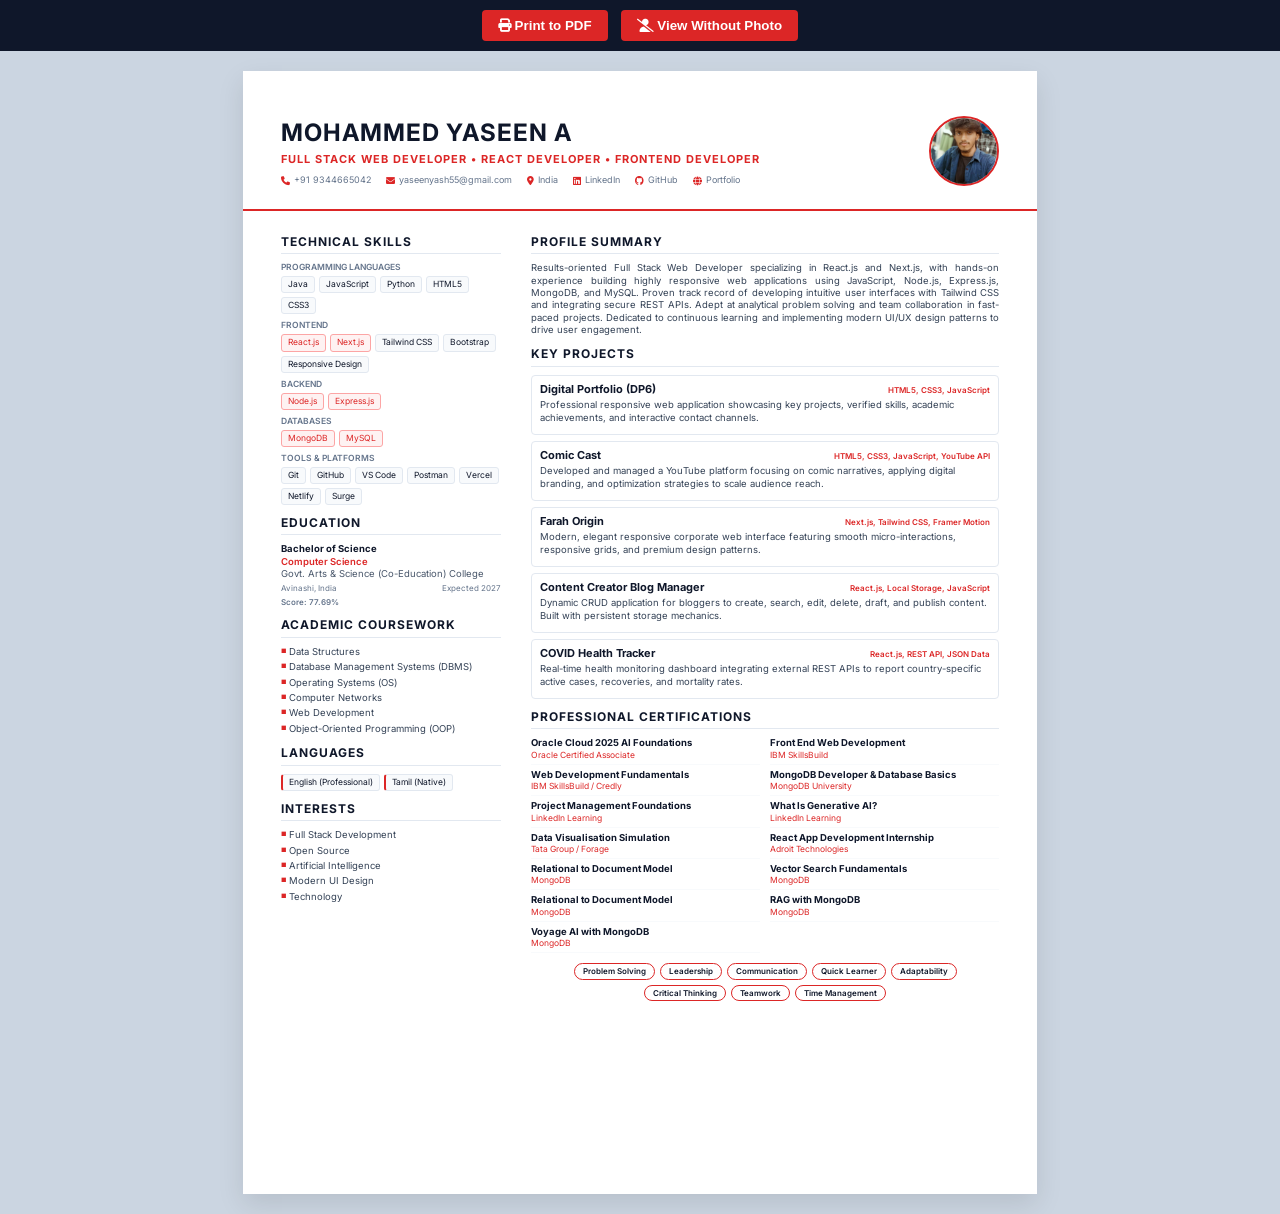
==== resume-photo.html @ 787f2a9f "Replace PDF resumes with modern 1-page HTML/CSS printable resumes containing all 13 certificates" ====
<!DOCTYPE html>
<html lang="en">
<head>
    <meta charset="UTF-8">
    <meta name="viewport" content="width=device-width, initial-scale=1.0">
    <title>Mohammed Yaseen A - Resume</title>
    <!-- Google Fonts -->
    <link href="https://fonts.googleapis.com/css2?family=Inter:wght@400;600;700&display=swap" rel="stylesheet">
    <!-- Font Awesome -->
    <link rel="stylesheet" href="https://cdnjs.cloudflare.com/ajax/libs/font-awesome/6.4.0/css/all.min.css">
    <!-- Custom CSS -->
    <link rel="stylesheet" href="assets/css/resume.css">
</head>
<body>

    <div class="controls">
        <button onclick="window.print()"><i class="fa-solid fa-print"></i> Print to PDF</button>
        <button onclick="window.location.href='resume-plain.html'" style="margin-left: 10px;"><i class="fa-solid fa-user-slash"></i> View Without Photo</button>
    </div>

    <div class="resume-container">
        <!-- Header -->
        <header>
            <div class="header-text">
                <h1>Mohammed Yaseen A</h1>
                <div class="header-title">Full Stack Web Developer • React Developer • Frontend Developer</div>
                <div class="header-contact">
                    <span><i class="fa-solid fa-phone"></i> +91 9344665042</span>
                    <span><i class="fa-solid fa-envelope"></i> yaseenyash55@gmail.com</span>
                    <span><i class="fa-solid fa-location-dot"></i> India</span>
                    <a href="https://linkedin.com/in/yaseenyash55-droid" target="_blank"><span><i class="fa-brands fa-linkedin"></i> LinkedIn</span></a>
                    <a href="https://github.com/yaseenyash55-droid" target="_blank"><span><i class="fa-brands fa-github"></i> GitHub</span></a>
                    <a href="https://yaseenyash55-droid.github.io/YASEEN-TNSDC-FWD-DP6/" target="_blank"><span><i class="fa-solid fa-globe"></i> Portfolio</span></a>
                </div>
            </div>
            <img src="profile.jpeg" alt="Mohammed Yaseen A" class="profile-photo">
        </header>

        <div class="main-content">
            <!-- Left Column -->
            <div class="left-column">
                
                <h2 class="section-title">Technical Skills</h2>
                <div class="skill-category">
                    <div class="skill-category-title">Programming Languages</div>
                    <div class="skill-tags">
                        <span class="skill-tag">Java</span>
                        <span class="skill-tag">JavaScript</span>
                        <span class="skill-tag">Python</span>
                        <span class="skill-tag">HTML5</span>
                        <span class="skill-tag">CSS3</span>
                    </div>
                </div>
                <div class="skill-category">
                    <div class="skill-category-title">Frontend</div>
                    <div class="skill-tags">
                        <span class="skill-tag highlight">React.js</span>
                        <span class="skill-tag highlight">Next.js</span>
                        <span class="skill-tag">Tailwind CSS</span>
                        <span class="skill-tag">Bootstrap</span>
                        <span class="skill-tag">Responsive Design</span>
                    </div>
                </div>
                <div class="skill-category">
                    <div class="skill-category-title">Backend</div>
                    <div class="skill-tags">
                        <span class="skill-tag highlight">Node.js</span>
                        <span class="skill-tag highlight">Express.js</span>
                    </div>
                </div>
                <div class="skill-category">
                    <div class="skill-category-title">Databases</div>
                    <div class="skill-tags">
                        <span class="skill-tag highlight">MongoDB</span>
                        <span class="skill-tag highlight">MySQL</span>
                    </div>
                </div>
                <div class="skill-category">
                    <div class="skill-category-title">Tools & Platforms</div>
                    <div class="skill-tags">
                        <span class="skill-tag">Git</span>
                        <span class="skill-tag">GitHub</span>
                        <span class="skill-tag">VS Code</span>
                        <span class="skill-tag">Postman</span>
                        <span class="skill-tag">Vercel</span>
                        <span class="skill-tag">Netlify</span>
                        <span class="skill-tag">Surge</span>
                    </div>
                </div>

                <h2 class="section-title">Education</h2>
                <div class="edu-item">
                    <div class="edu-degree">Bachelor of Science</div>
                    <div class="edu-major">Computer Science</div>
                    <div class="edu-school">Govt. Arts & Science (Co-Education) College</div>
                    <div class="edu-meta">
                        <span>Avinashi, India</span>
                        <span>Expected 2027</span>
                    </div>
                    <div class="edu-meta" style="margin-top: 4px; font-weight: 600;">
                        <span>Score: 77.69%</span>
                    </div>
                </div>

                <h2 class="section-title">Academic Coursework</h2>
                <ul class="coursework-list">
                    <li>Data Structures</li>
                    <li>Database Management Systems (DBMS)</li>
                    <li>Operating Systems (OS)</li>
                    <li>Computer Networks</li>
                    <li>Web Development</li>
                    <li>Object-Oriented Programming (OOP)</li>
                </ul>

                <h2 class="section-title">Languages</h2>
                <div class="skill-tags" style="margin-bottom: 10px;">
                    <span class="skill-tag" style="border-left: 2px solid var(--secondary-color);">English (Professional)</span>
                    <span class="skill-tag" style="border-left: 2px solid var(--secondary-color);">Tamil (Native)</span>
                </div>

                <h2 class="section-title">Interests</h2>
                <ul class="interests-list">
                    <li>Full Stack Development</li>
                    <li>Open Source</li>
                    <li>Artificial Intelligence</li>
                    <li>Modern UI Design</li>
                    <li>Technology</li>
                </ul>

            </div>

            <!-- Right Column -->
            <div class="right-column">
                
                <h2 class="section-title">Profile Summary</h2>
                <div class="summary">
                    Results-oriented Full Stack Web Developer specializing in React.js and Next.js, with hands-on experience building highly responsive web applications using JavaScript, Node.js, Express.js, MongoDB, and MySQL. Proven track record of developing intuitive user interfaces with Tailwind CSS and integrating secure REST APIs. Adept at analytical problem solving and team collaboration in fast-paced projects. Dedicated to continuous learning and implementing modern UI/UX design patterns to drive user engagement.
                </div>

                <h2 class="section-title">Key Projects</h2>
                <div class="projects-grid">
                    <div class="project-item">
                        <div class="project-header">
                            <div class="project-title">Digital Portfolio (DP6)</div>
                            <div class="project-tech"><span>HTML5, CSS3, JavaScript</span></div>
                        </div>
                        <div class="project-desc">Professional responsive web application showcasing key projects, verified skills, academic achievements, and interactive contact channels.</div>
                    </div>
                    
                    <div class="project-item">
                        <div class="project-header">
                            <div class="project-title">Comic Cast</div>
                            <div class="project-tech"><span>HTML5, CSS3, JavaScript, YouTube API</span></div>
                        </div>
                        <div class="project-desc">Developed and managed a YouTube platform focusing on comic narratives, applying digital branding, and optimization strategies to scale audience reach.</div>
                    </div>

                    <div class="project-item">
                        <div class="project-header">
                            <div class="project-title">Farah Origin</div>
                            <div class="project-tech"><span>Next.js, Tailwind CSS, Framer Motion</span></div>
                        </div>
                        <div class="project-desc">Modern, elegant responsive corporate web interface featuring smooth micro-interactions, responsive grids, and premium design patterns.</div>
                    </div>

                    <div class="project-item">
                        <div class="project-header">
                            <div class="project-title">Content Creator Blog Manager</div>
                            <div class="project-tech"><span>React.js, Local Storage, JavaScript</span></div>
                        </div>
                        <div class="project-desc">Dynamic CRUD application for bloggers to create, search, edit, delete, draft, and publish content. Built with persistent storage mechanics.</div>
                    </div>

                    <div class="project-item">
                        <div class="project-header">
                            <div class="project-title">COVID Health Tracker</div>
                            <div class="project-tech"><span>React.js, REST API, JSON Data</span></div>
                        </div>
                        <div class="project-desc">Real-time health monitoring dashboard integrating external REST APIs to report country-specific active cases, recoveries, and mortality rates.</div>
                    </div>

                </div>

                <h2 class="section-title">Professional Certifications</h2>
                <div class="certs-grid">
                    <div class="cert-item">
                        <div class="cert-title">Oracle Cloud 2025 AI Foundations</div>
                        <div class="cert-issuer">Oracle Certified Associate</div>
                    </div>
                    <div class="cert-item">
                        <div class="cert-title">Front End Web Development</div>
                        <div class="cert-issuer">IBM SkillsBuild</div>
                    </div>
                    <div class="cert-item">
                        <div class="cert-title">Web Development Fundamentals</div>
                        <div class="cert-issuer">IBM SkillsBuild / Credly</div>
                    </div>
                    <div class="cert-item">
                        <div class="cert-title">MongoDB Developer & Database Basics</div>
                        <div class="cert-issuer">MongoDB University</div>
                    </div>
                    <div class="cert-item">
                        <div class="cert-title">Project Management Foundations</div>
                        <div class="cert-issuer">LinkedIn Learning</div>
                    </div>
                    <div class="cert-item">
                        <div class="cert-title">What Is Generative AI?</div>
                        <div class="cert-issuer">LinkedIn Learning</div>
                    </div>
                    <div class="cert-item">
                        <div class="cert-title">Data Visualisation Simulation</div>
                        <div class="cert-issuer">Tata Group / Forage</div>
                    </div>
                    <div class="cert-item">
                        <div class="cert-title">React App Development Internship</div>
                        <div class="cert-issuer">Adroit Technologies</div>
                    </div>
                    <div class="cert-item">
                        <div class="cert-title">Relational to Document Model</div>
                        <div class="cert-issuer">MongoDB</div>
                    </div>
                    <div class="cert-item">
                        <div class="cert-title">Vector Search Fundamentals</div>
                        <div class="cert-issuer">MongoDB</div>
                    </div>
                    <div class="cert-item">
                        <div class="cert-title">Relational to Document Model</div>
                        <div class="cert-issuer">MongoDB</div>
                    </div>
                    <div class="cert-item">
                        <div class="cert-title">RAG with MongoDB</div>
                        <div class="cert-issuer">MongoDB</div>
                    </div>
                    <div class="cert-item">
                        <div class="cert-title">Voyage AI with MongoDB</div>
                        <div class="cert-issuer">MongoDB</div>
                    </div>
                </div>

                <div class="strengths-container" style="margin-top: 10px;">
                    <span class="strength-tag">Problem Solving</span>
                    <span class="strength-tag">Leadership</span>
                    <span class="strength-tag">Communication</span>
                    <span class="strength-tag">Quick Learner</span>
                    <span class="strength-tag">Adaptability</span>
                    <span class="strength-tag">Critical Thinking</span>
                    <span class="strength-tag">Teamwork</span>
                    <span class="strength-tag">Time Management</span>
                </div>

            </div>
        </div>
    </div>
</body>
</html>
---- assets/css/resume.css ----
:root {
  --primary-color: #0f172a;
  --secondary-color: #dc2626; /* Deep Red accent */
  --text-color: #334155;
  --light-bg: #f8fafc;
  --border-color: #e2e8f0;
}

* {
  box-sizing: border-box;
  margin: 0;
  padding: 0;
}

body {
  font-family: 'Inter', 'Segoe UI', Tahoma, Geneva, Verdana, sans-serif;
  color: var(--text-color);
  line-height: 1.3;
  font-size: 9.5px; /* Extremely compact font size to fit everything on 1 page */
  background: #cbd5e1; /* Gray background for web view */
  -webkit-print-color-adjust: exact;
  color-adjust: exact;
}

/* A4 Page dimensions for Web preview */
.resume-container {
  width: 210mm;
  height: 297mm;
  background: white;
  margin: 20px auto;
  box-shadow: 0 10px 25px rgba(0,0,0,0.1);
  position: relative;
  overflow: hidden;
  display: flex;
  flex-direction: column;
}

/* Header */
header {
  padding: 12mm 10mm 6mm 10mm;
  display: flex;
  justify-content: space-between;
  align-items: center;
  border-bottom: 2px solid var(--secondary-color);
}

.header-text {
  flex-grow: 1;
}

.header-text h1 {
  font-size: 24px;
  color: var(--primary-color);
  text-transform: uppercase;
  letter-spacing: 1px;
  margin-bottom: 4px;
}

.header-title {
  color: var(--secondary-color);
  font-weight: 700;
  font-size: 11px;
  letter-spacing: 1px;
  text-transform: uppercase;
  margin-bottom: 8px;
}

.header-contact {
  display: flex;
  gap: 15px;
  font-size: 9px;
  color: #64748b;
}

.header-contact a {
  color: inherit;
  text-decoration: none;
}

.header-contact span {
  display: flex;
  align-items: center;
  gap: 4px;
}

.header-contact i {
  color: var(--secondary-color);
}

.profile-photo {
  width: 70px;
  height: 70px;
  border-radius: 50%;
  border: 2px solid var(--secondary-color);
  object-fit: cover;
  margin-left: 20px;
}

.photo-hidden {
  display: none !important;
}

/* Main Layout */
.main-content {
  display: flex;
  flex-grow: 1;
  padding: 6mm 10mm 10mm 10mm;
  gap: 8mm;
}

/* Left Column */
.left-column {
  width: 32%;
}

/* Right Column */
.right-column {
  width: 68%;
}

/* Section Titles */
.section-title {
  font-size: 12px;
  color: var(--primary-color);
  text-transform: uppercase;
  letter-spacing: 1px;
  border-bottom: 1px solid var(--border-color);
  padding-bottom: 4px;
  margin-bottom: 8px;
  margin-top: 10px;
  font-weight: 700;
}

.left-column .section-title:first-child,
.right-column .section-title:first-child {
  margin-top: 0;
}

/* Profile Summary */
.summary {
  text-align: justify;
  margin-bottom: 10px;
}

/* Skills (Left Column) */
.skill-category {
  margin-bottom: 6px;
}

.skill-category-title {
  font-weight: 600;
  font-size: 8.5px;
  text-transform: uppercase;
  color: #64748b;
  margin-bottom: 3px;
}

.skill-tags {
  display: flex;
  flex-wrap: wrap;
  gap: 4px;
}

.skill-tag {
  background: var(--light-bg);
  border: 1px solid var(--border-color);
  padding: 2px 6px;
  border-radius: 3px;
  font-size: 8.5px;
  color: var(--primary-color);
}

.skill-tag.highlight {
  color: var(--secondary-color);
  border-color: #fca5a5;
  background: #fef2f2;
}

/* Education & Coursework */
.edu-item {
  margin-bottom: 8px;
}

.edu-degree {
  font-weight: 700;
  color: var(--primary-color);
}

.edu-major {
  color: var(--secondary-color);
  font-weight: 600;
}

.edu-school {
  color: #475569;
}

.edu-meta {
  display: flex;
  justify-content: space-between;
  font-size: 8px;
  color: #64748b;
  margin-top: 2px;
}

.coursework-list, .interests-list {
  list-style-type: none;
}

.coursework-list li, .interests-list li {
  position: relative;
  padding-left: 8px;
  margin-bottom: 3px;
}

.coursework-list li::before, .interests-list li::before {
  content: '■';
  position: absolute;
  left: 0;
  top: 1px;
  color: var(--secondary-color);
  font-size: 6px;
}

/* Projects */
.projects-grid {
  display: flex;
  flex-direction: column;
  gap: 6px;
}

.project-item {
  border: 1px solid var(--border-color);
  border-radius: 4px;
  padding: 6px 8px;
}

.project-header {
  display: flex;
  justify-content: space-between;
  align-items: baseline;
  margin-bottom: 3px;
}

.project-title {
  font-weight: 700;
  color: var(--primary-color);
  font-size: 11px;
}

.project-tech {
  font-size: 8px;
  color: #64748b;
}

.project-tech span {
  font-weight: 600;
  color: var(--secondary-color);
}

.project-desc {
  margin-bottom: 4px;
}

/* Certifications */
.certs-grid {
  display: grid;
  grid-template-columns: 1fr 1fr;
  gap: 4px 10px;
}

.cert-item {
  border-bottom: 1px solid var(--light-bg);
  padding-bottom: 3px;
}

.cert-title {
  font-weight: 700;
  color: var(--primary-color);
}

.cert-issuer {
  color: var(--secondary-color);
  font-size: 8.5px;
}

/* Strengths Footer */
.strengths-container {
  display: flex;
  flex-wrap: wrap;
  gap: 5px;
  justify-content: center;
  margin-top: 5px;
}

.strength-tag {
  border: 1px solid var(--secondary-color);
  border-radius: 12px;
  padding: 2px 8px;
  font-weight: 600;
  font-size: 8px;
  color: var(--primary-color);
}

/* Controls */
.controls {
  text-align: center;
  padding: 10px;
  background: var(--primary-color);
  color: white;
}

.controls button {
  background: var(--secondary-color);
  color: white;
  border: none;
  padding: 8px 16px;
  border-radius: 4px;
  cursor: pointer;
  font-weight: 600;
}

/* Print Rules */
@media print {
  body {
    background: none;
  }
  .controls {
    display: none !important;
  }
  .resume-container {
    margin: 0;
    box-shadow: none;
    width: 210mm;
    height: 297mm;
  }
  
  /* Force exact colors */
  * {
    -webkit-print-color-adjust: exact !important;
    color-adjust: exact !important;
    print-color-adjust: exact !important;
  }
}
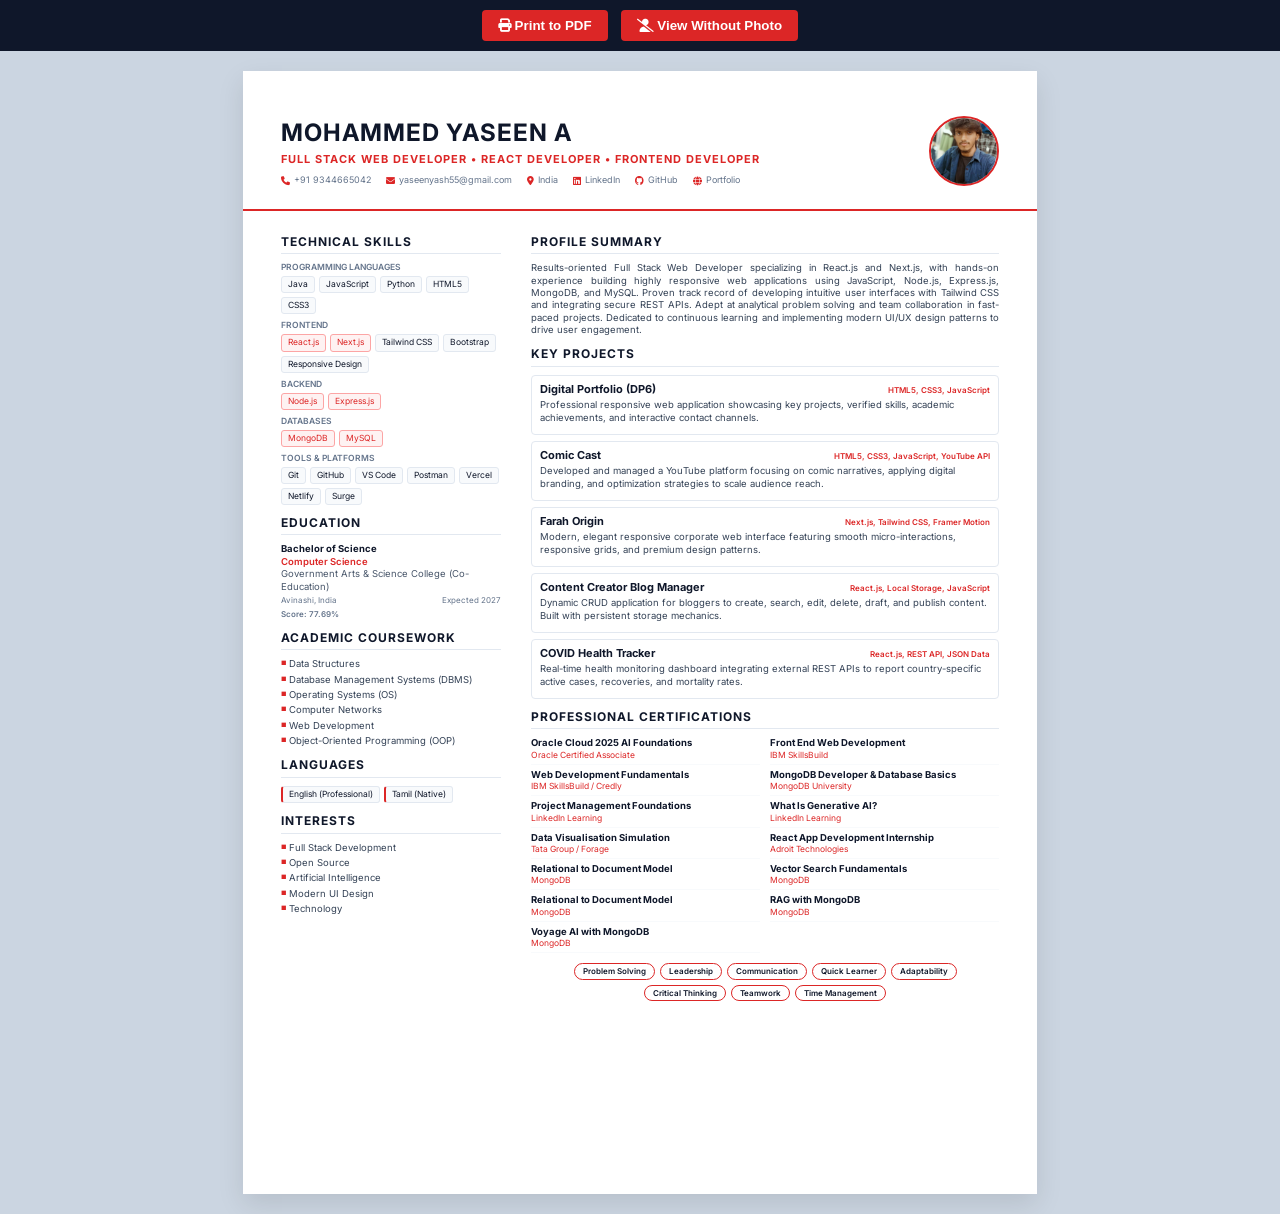
==== commit 51657b55: "Update college name formatting in resumes" ====
--- a/resume-photo.html
+++ b/resume-photo.html
@@ -92,7 +92,7 @@
                 <div class="edu-item">
                     <div class="edu-degree">Bachelor of Science</div>
                     <div class="edu-major">Computer Science</div>
-                    <div class="edu-school">Govt. Arts & Science (Co-Education) College</div>
+                    <div class="edu-school">Government Arts & Science College (Co-Education)</div>
                     <div class="edu-meta">
                         <span>Avinashi, India</span>
                         <span>Expected 2027</span>
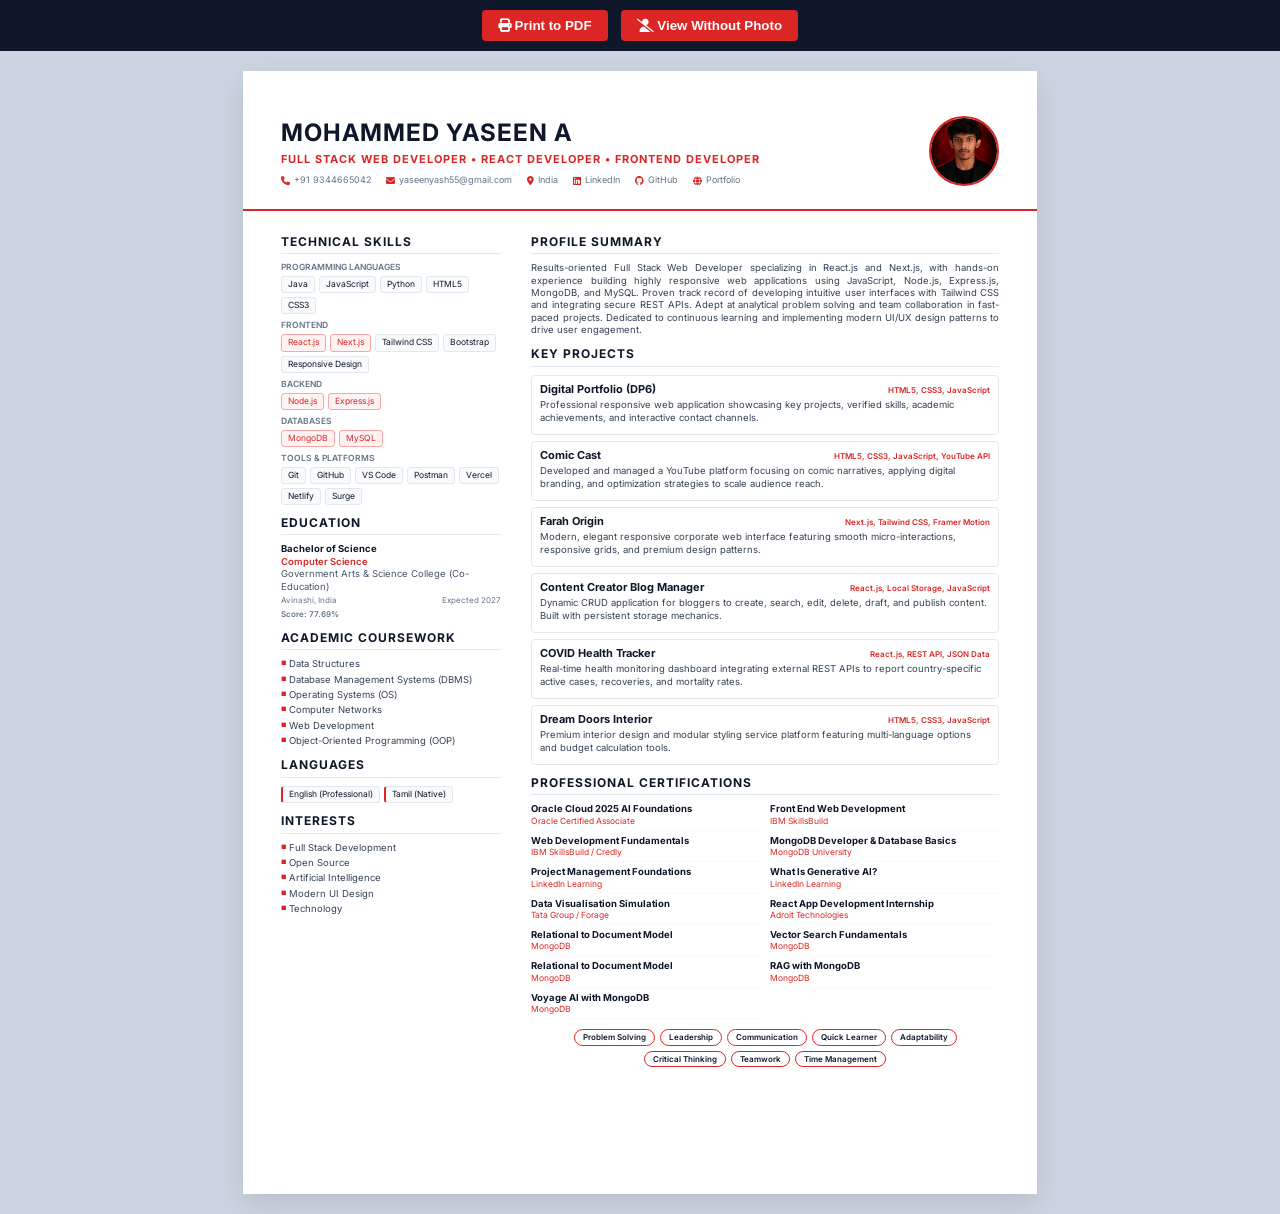
==== commit e59efac7: "Add Dream Doors project to resumes" ====
--- a/resume-photo.html
+++ b/resume-photo.html
@@ -179,6 +179,14 @@
                         <div class="project-desc">Real-time health monitoring dashboard integrating external REST APIs to report country-specific active cases, recoveries, and mortality rates.</div>
                     </div>
 
+                    <div class="project-item">
+                        <div class="project-header">
+                            <div class="project-title">Dream Doors Interior</div>
+                            <div class="project-tech"><span>HTML5, CSS3, JavaScript</span></div>
+                        </div>
+                        <div class="project-desc">Premium interior design and modular styling service platform featuring multi-language options and budget calculation tools.</div>
+                    </div>
+
                 </div>
 
                 <h2 class="section-title">Professional Certifications</h2>
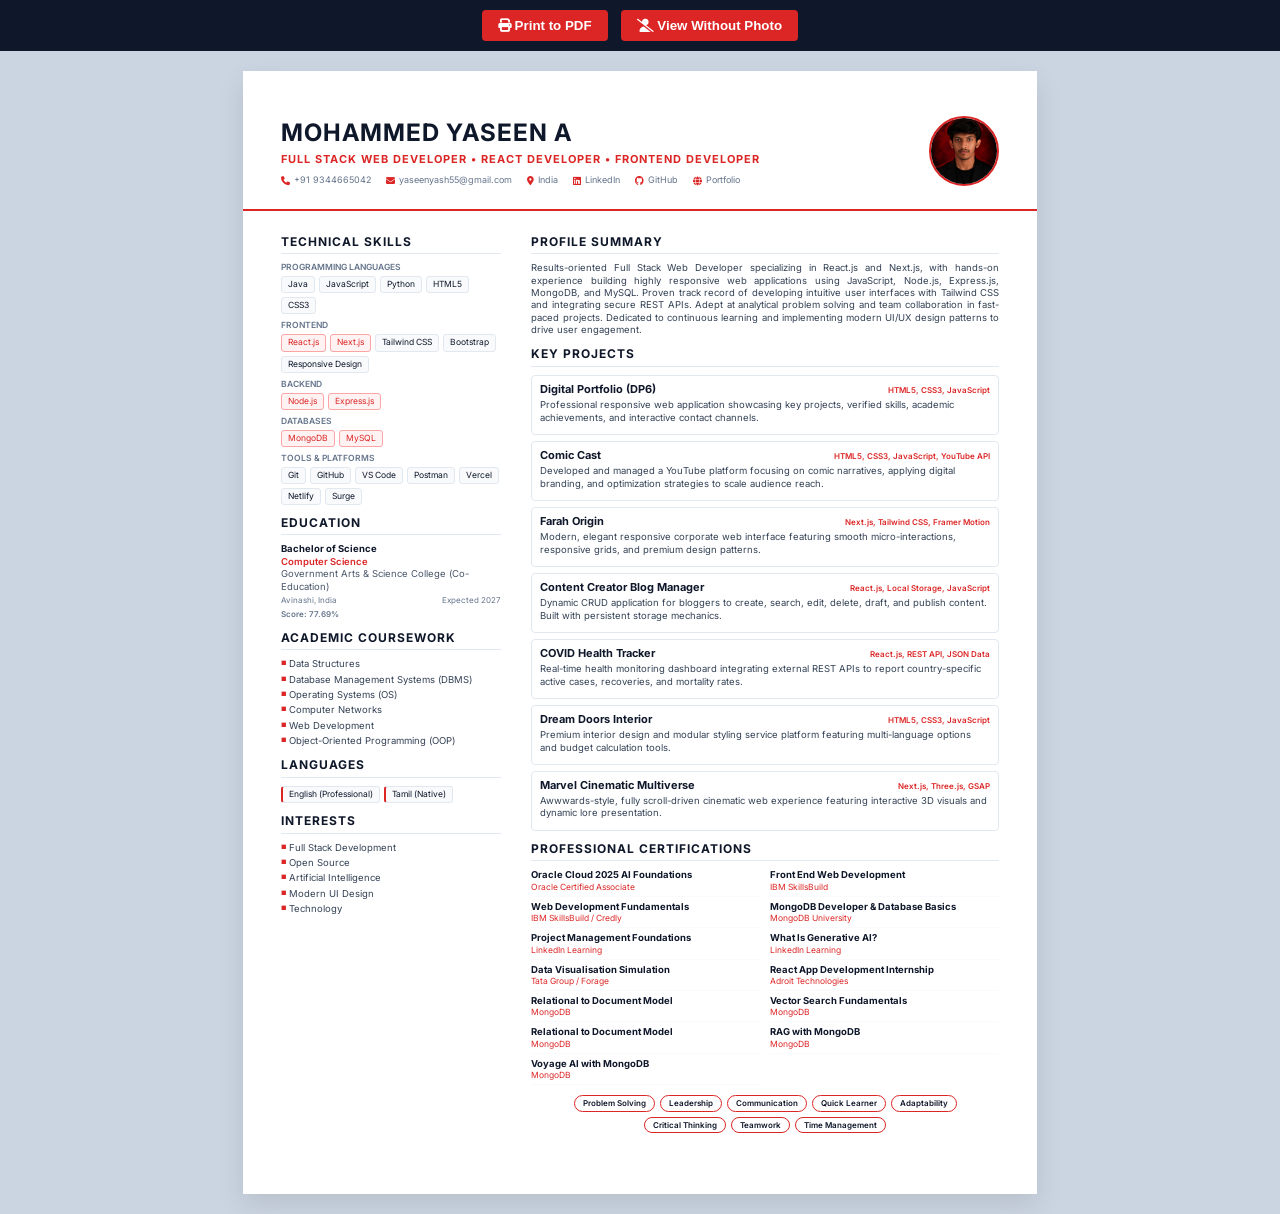
==== commit 349f01e6: "Add Marvel Cinematic Multiverse project to resumes" ====
--- a/resume-photo.html
+++ b/resume-photo.html
@@ -187,6 +187,14 @@
                         <div class="project-desc">Premium interior design and modular styling service platform featuring multi-language options and budget calculation tools.</div>
                     </div>
 
+                    <div class="project-item">
+                        <div class="project-header">
+                            <div class="project-title">Marvel Cinematic Multiverse</div>
+                            <div class="project-tech"><span>Next.js, Three.js, GSAP</span></div>
+                        </div>
+                        <div class="project-desc">Awwwards-style, fully scroll-driven cinematic web experience featuring interactive 3D visuals and dynamic lore presentation.</div>
+                    </div>
+
                 </div>
 
                 <h2 class="section-title">Professional Certifications</h2>
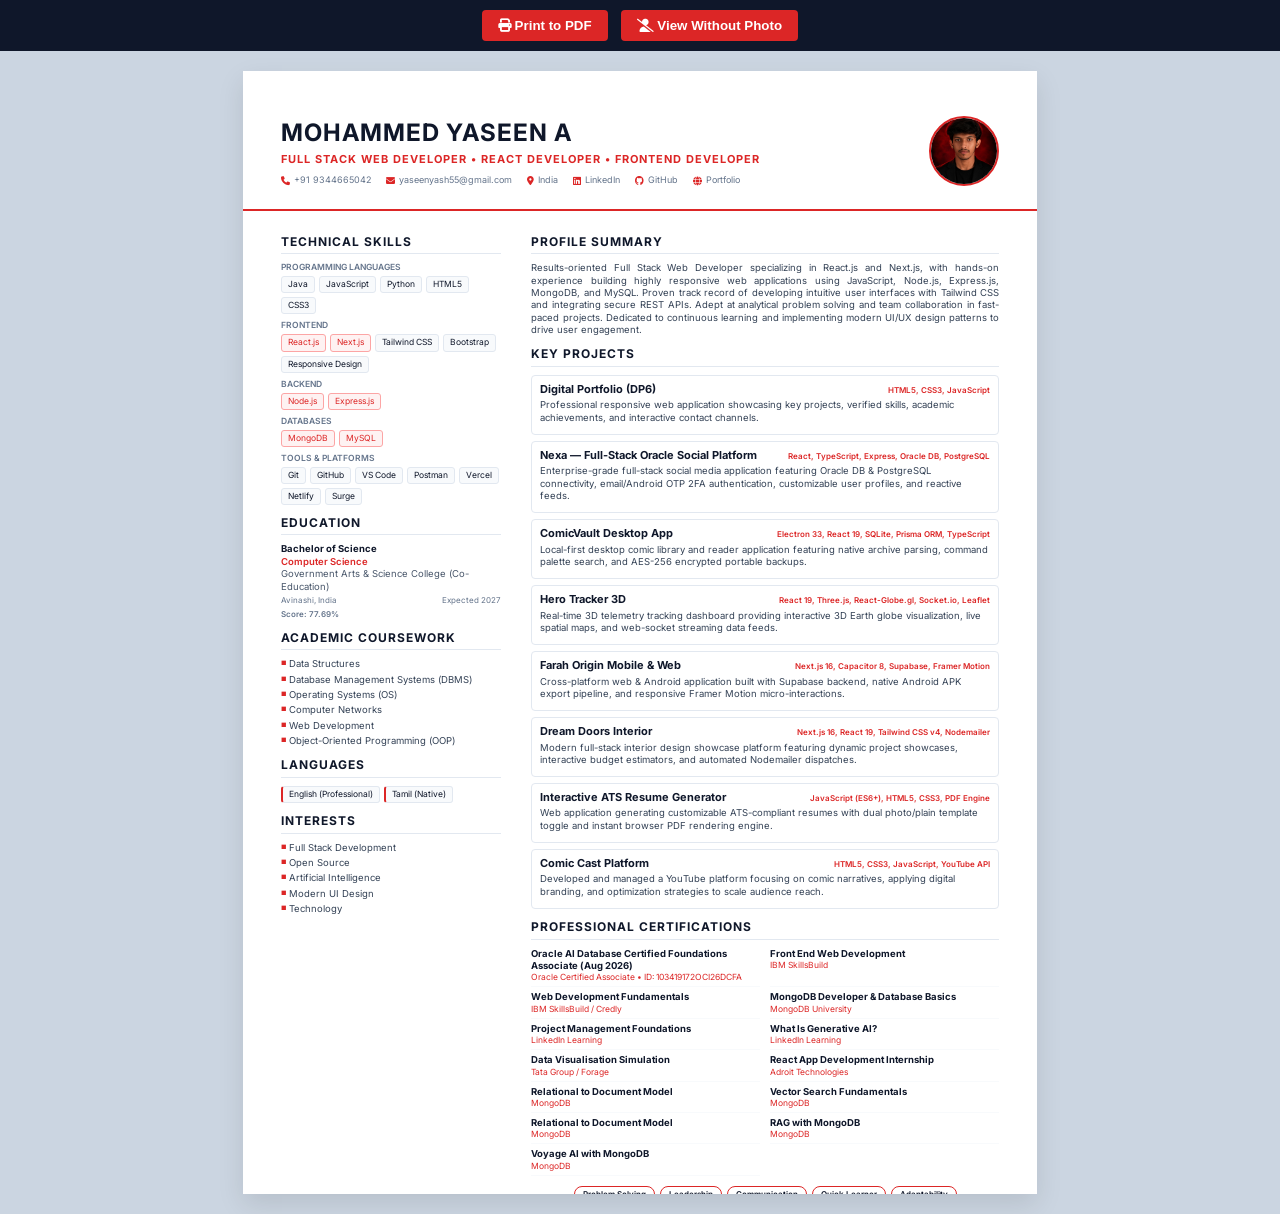
==== commit c396912a: "feat(content): add missing projects (Nexa, ComicVault, Hero Tracker 3D, Farah Origin, Dream Doors, R" ====
--- a/resume-photo.html
+++ b/resume-photo.html
@@ -149,50 +149,58 @@
                     
                     <div class="project-item">
                         <div class="project-header">
-                            <div class="project-title">Comic Cast</div>
+                            <div class="project-title">Nexa — Full-Stack Oracle Social Platform</div>
+                            <div class="project-tech"><span>React, TypeScript, Express, Oracle DB, PostgreSQL</span></div>
+                        </div>
+                        <div class="project-desc">Enterprise-grade full-stack social media application featuring Oracle DB & PostgreSQL connectivity, email/Android OTP 2FA authentication, customizable user profiles, and reactive feeds.</div>
+                    </div>
+
+                    <div class="project-item">
+                        <div class="project-header">
+                            <div class="project-title">ComicVault Desktop App</div>
+                            <div class="project-tech"><span>Electron 33, React 19, SQLite, Prisma ORM, TypeScript</span></div>
+                        </div>
+                        <div class="project-desc">Local-first desktop comic library and reader application featuring native archive parsing, command palette search, and AES-256 encrypted portable backups.</div>
+                    </div>
+
+                    <div class="project-item">
+                        <div class="project-header">
+                            <div class="project-title">Hero Tracker 3D</div>
+                            <div class="project-tech"><span>React 19, Three.js, React-Globe.gl, Socket.io, Leaflet</span></div>
+                        </div>
+                        <div class="project-desc">Real-time 3D telemetry tracking dashboard providing interactive 3D Earth globe visualization, live spatial maps, and web-socket streaming data feeds.</div>
+                    </div>
+
+                    <div class="project-item">
+                        <div class="project-header">
+                            <div class="project-title">Farah Origin Mobile & Web</div>
+                            <div class="project-tech"><span>Next.js 16, Capacitor 8, Supabase, Framer Motion</span></div>
+                        </div>
+                        <div class="project-desc">Cross-platform web & Android application built with Supabase backend, native Android APK export pipeline, and responsive Framer Motion micro-interactions.</div>
+                    </div>
+
+                    <div class="project-item">
+                        <div class="project-header">
+                            <div class="project-title">Dream Doors Interior</div>
+                            <div class="project-tech"><span>Next.js 16, React 19, Tailwind CSS v4, Nodemailer</span></div>
+                        </div>
+                        <div class="project-desc">Modern full-stack interior design showcase platform featuring dynamic project showcases, interactive budget estimators, and automated Nodemailer dispatches.</div>
+                    </div>
+
+                    <div class="project-item">
+                        <div class="project-header">
+                            <div class="project-title">Interactive ATS Resume Generator</div>
+                            <div class="project-tech"><span>JavaScript (ES6+), HTML5, CSS3, PDF Engine</span></div>
+                        </div>
+                        <div class="project-desc">Web application generating customizable ATS-compliant resumes with dual photo/plain template toggle and instant browser PDF rendering engine.</div>
+                    </div>
+
+                    <div class="project-item">
+                        <div class="project-header">
+                            <div class="project-title">Comic Cast Platform</div>
                             <div class="project-tech"><span>HTML5, CSS3, JavaScript, YouTube API</span></div>
                         </div>
                         <div class="project-desc">Developed and managed a YouTube platform focusing on comic narratives, applying digital branding, and optimization strategies to scale audience reach.</div>
-                    </div>
-
-                    <div class="project-item">
-                        <div class="project-header">
-                            <div class="project-title">Farah Origin</div>
-                            <div class="project-tech"><span>Next.js, Tailwind CSS, Framer Motion</span></div>
-                        </div>
-                        <div class="project-desc">Modern, elegant responsive corporate web interface featuring smooth micro-interactions, responsive grids, and premium design patterns.</div>
-                    </div>
-
-                    <div class="project-item">
-                        <div class="project-header">
-                            <div class="project-title">Content Creator Blog Manager</div>
-                            <div class="project-tech"><span>React.js, Local Storage, JavaScript</span></div>
-                        </div>
-                        <div class="project-desc">Dynamic CRUD application for bloggers to create, search, edit, delete, draft, and publish content. Built with persistent storage mechanics.</div>
-                    </div>
-
-                    <div class="project-item">
-                        <div class="project-header">
-                            <div class="project-title">COVID Health Tracker</div>
-                            <div class="project-tech"><span>React.js, REST API, JSON Data</span></div>
-                        </div>
-                        <div class="project-desc">Real-time health monitoring dashboard integrating external REST APIs to report country-specific active cases, recoveries, and mortality rates.</div>
-                    </div>
-
-                    <div class="project-item">
-                        <div class="project-header">
-                            <div class="project-title">Dream Doors Interior</div>
-                            <div class="project-tech"><span>HTML5, CSS3, JavaScript</span></div>
-                        </div>
-                        <div class="project-desc">Premium interior design and modular styling service platform featuring multi-language options and budget calculation tools.</div>
-                    </div>
-
-                    <div class="project-item">
-                        <div class="project-header">
-                            <div class="project-title">Marvel Cinematic Multiverse</div>
-                            <div class="project-tech"><span>Next.js, Three.js, GSAP</span></div>
-                        </div>
-                        <div class="project-desc">Awwwards-style, fully scroll-driven cinematic web experience featuring interactive 3D visuals and dynamic lore presentation.</div>
                     </div>
 
                 </div>
@@ -200,8 +208,8 @@
                 <h2 class="section-title">Professional Certifications</h2>
                 <div class="certs-grid">
                     <div class="cert-item">
-                        <div class="cert-title">Oracle Cloud 2025 AI Foundations</div>
-                        <div class="cert-issuer">Oracle Certified Associate</div>
+                        <div class="cert-title">Oracle AI Database Certified Foundations Associate (Aug 2026)</div>
+                        <div class="cert-issuer">Oracle Certified Associate • ID: 103419172OCI26DCFA</div>
                     </div>
                     <div class="cert-item">
                         <div class="cert-title">Front End Web Development</div>
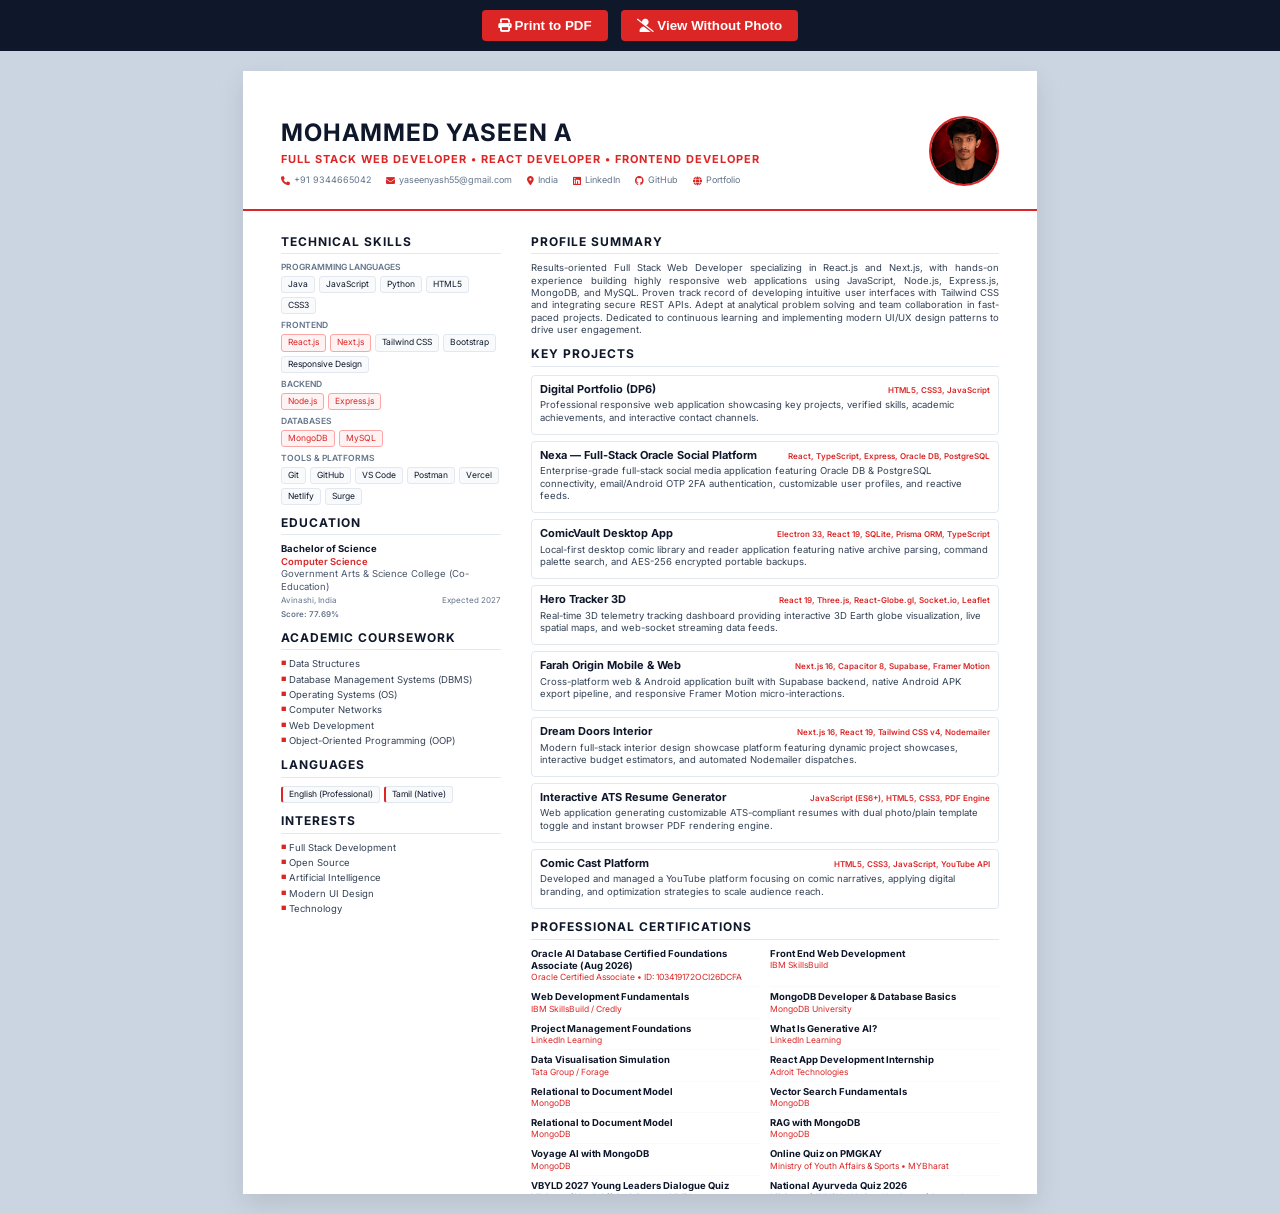
==== commit a13dfc8f: "feat: add new quiz certificates and ButtonComponent to portfolio and resumes" ====
--- a/resume-photo.html
+++ b/resume-photo.html
@@ -259,6 +259,18 @@
                         <div class="cert-title">Voyage AI with MongoDB</div>
                         <div class="cert-issuer">MongoDB</div>
                     </div>
+                    <div class="cert-item">
+                        <div class="cert-title">Online Quiz on PMGKAY</div>
+                        <div class="cert-issuer">Ministry of Youth Affairs & Sports • MYBharat</div>
+                    </div>
+                    <div class="cert-item">
+                        <div class="cert-title">VBYLD 2027 Young Leaders Dialogue Quiz</div>
+                        <div class="cert-issuer">Ministry of Youth Affairs & Sports • MYBharat</div>
+                    </div>
+                    <div class="cert-item">
+                        <div class="cert-title">National Ayurveda Quiz 2026</div>
+                        <div class="cert-issuer">Ministry of AYUSH • National Institute of Ayurveda</div>
+                    </div>
                 </div>
 
                 <div class="strengths-container" style="margin-top: 10px;">
